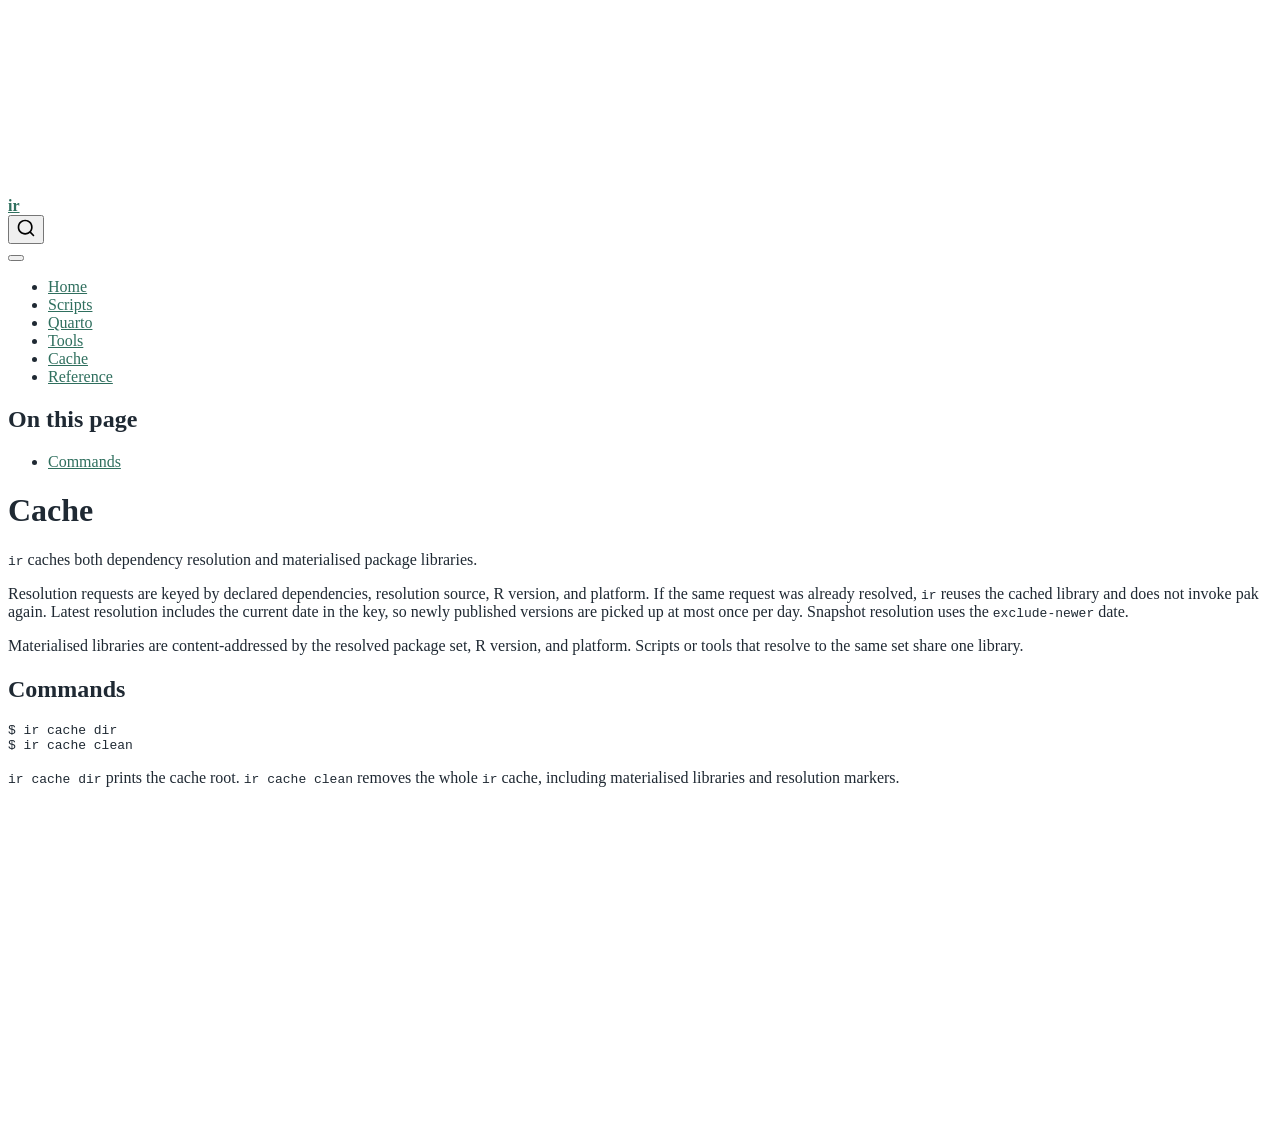
==== cache.html @ a9e68ef3 "Publish docs site" ====
<!DOCTYPE html>
<html xmlns="http://www.w3.org/1999/xhtml" lang="en" xml:lang="en"><head>

<meta charset="utf-8">
<meta name="generator" content="quarto-1.9.38">

<meta name="viewport" content="width=device-width, initial-scale=1.0, user-scalable=yes">


<title>Cache – ir</title>
<style>
/* Default styles provided by pandoc.
** See https://pandoc.org/MANUAL.html#variables-for-html for config info.
*/
code{white-space: pre-wrap;}
span.smallcaps{font-variant: small-caps;}
div.columns{display: flex; gap: min(4vw, 1.5em);}
div.column{flex: auto; overflow-x: auto;}
div.hanging-indent{margin-left: 1.5em; text-indent: -1.5em;}
ul.task-list{list-style: none;}
ul.task-list li input[type="checkbox"] {
  width: 0.8em;
  margin: 0 0.8em 0.2em -1em; /* quarto-specific, see https://github.com/quarto-dev/quarto-cli/issues/4556 */ 
  vertical-align: middle;
}
</style>


<script src="site_libs/quarto-nav/quarto-nav.js"></script>
<script src="site_libs/quarto-nav/headroom.min.js"></script>
<script src="site_libs/clipboard/clipboard.min.js"></script>
<script src="site_libs/quarto-search/autocomplete.umd.js"></script>
<script src="site_libs/quarto-search/fuse.min.js"></script>
<script src="site_libs/quarto-search/quarto-search.js"></script>
<meta name="quarto:offset" content="./">
<script src="site_libs/quarto-html/quarto.js" type="module"></script>
<script src="site_libs/quarto-html/tabsets/tabsets.js" type="module"></script>
<script src="site_libs/quarto-html/popper.min.js"></script>
<script src="site_libs/quarto-html/tippy.umd.min.js"></script>
<script src="site_libs/quarto-html/anchor.min.js"></script>
<link href="site_libs/quarto-html/tippy.css" rel="stylesheet">
<link href="site_libs/quarto-html/quarto-syntax-highlighting-15634bcf2e68342d4ad2dfa704d543f6.css" rel="stylesheet" id="quarto-text-highlighting-styles">
<script src="site_libs/bootstrap/bootstrap.min.js"></script>
<link href="site_libs/bootstrap/bootstrap-icons.css" rel="stylesheet">
<link href="site_libs/bootstrap/bootstrap-158031087360bce0ff56dc785ce39e06.min.css" rel="stylesheet" append-hash="true" id="quarto-bootstrap" data-mode="light">
<script id="quarto-search-options" type="application/json">{
  "location": "navbar",
  "copy-button": false,
  "collapse-after": 3,
  "panel-placement": "end",
  "type": "overlay",
  "limit": 50,
  "keyboard-shortcut": [
    "f",
    "/",
    "s"
  ],
  "show-item-context": false,
  "language": {
    "search-no-results-text": "No results",
    "search-matching-documents-text": "matching documents",
    "search-copy-link-title": "Copy link to search",
    "search-hide-matches-text": "Hide additional matches",
    "search-more-match-text": "more match in this document",
    "search-more-matches-text": "more matches in this document",
    "search-clear-button-title": "Clear",
    "search-text-placeholder": "",
    "search-detached-cancel-button-title": "Cancel",
    "search-submit-button-title": "Submit",
    "search-label": "Search"
  }
}</script>


<link rel="stylesheet" href="styles.css">
</head>

<body class="nav-fixed quarto-light">

<div id="quarto-search-results"></div>
  <header id="quarto-header" class="headroom fixed-top">
    <nav class="navbar navbar-expand-lg " data-bs-theme="dark">
      <div class="navbar-container container-fluid">
      <div class="navbar-brand-container mx-auto">
    <a class="navbar-brand" href="./index.html">
    <span class="navbar-title">ir</span>
    </a>
  </div>
            <div id="quarto-search" class="" title="Search"></div>
          <button class="navbar-toggler" type="button" data-bs-toggle="collapse" data-bs-target="#navbarCollapse" aria-controls="navbarCollapse" role="menu" aria-expanded="false" aria-label="Toggle navigation" onclick="if (window.quartoToggleHeadroom) { window.quartoToggleHeadroom(); }">
  <span class="navbar-toggler-icon"></span>
</button>
          <div class="collapse navbar-collapse" id="navbarCollapse">
            <ul class="navbar-nav navbar-nav-scroll me-auto">
  <li class="nav-item">
    <a class="nav-link" href="./index.html"> 
<span class="menu-text">Home</span></a>
  </li>  
  <li class="nav-item">
    <a class="nav-link" href="./run.html"> 
<span class="menu-text">Scripts</span></a>
  </li>  
  <li class="nav-item">
    <a class="nav-link" href="./quarto.html"> 
<span class="menu-text">Quarto</span></a>
  </li>  
  <li class="nav-item">
    <a class="nav-link" href="./tools.html"> 
<span class="menu-text">Tools</span></a>
  </li>  
  <li class="nav-item">
    <a class="nav-link active" href="./cache.html" aria-current="page"> 
<span class="menu-text">Cache</span></a>
  </li>  
  <li class="nav-item">
    <a class="nav-link" href="./reference.html"> 
<span class="menu-text">Reference</span></a>
  </li>  
</ul>
          </div> <!-- /navcollapse -->
            <div class="quarto-navbar-tools">
</div>
      </div> <!-- /container-fluid -->
    </nav>
</header>
<!-- content -->
<div id="quarto-content" class="quarto-container page-columns page-rows-contents page-layout-article page-navbar">
<!-- sidebar -->
<!-- margin-sidebar -->
    <div id="quarto-margin-sidebar" class="sidebar margin-sidebar">
        <nav id="TOC" role="doc-toc" class="toc-active">
    <h2 id="toc-title">On this page</h2>
   
  <ul>
  <li><a href="#commands" id="toc-commands" class="nav-link active" data-scroll-target="#commands">Commands</a></li>
  </ul>
</nav>
    </div>
<!-- main -->
<main class="content" id="quarto-document-content">

<header id="title-block-header" class="quarto-title-block default">
<div class="quarto-title">
<h1 class="title">Cache</h1>
</div>



<div class="quarto-title-meta">

    
  
    
  </div>
  


</header>


<p><code>ir</code> caches both dependency resolution and materialised package libraries.</p>
<p>Resolution requests are keyed by declared dependencies, resolution source, R version, and platform. If the same request was already resolved, <code>ir</code> reuses the cached library and does not invoke pak again. Latest resolution includes the current date in the key, so newly published versions are picked up at most once per day. Snapshot resolution uses the <code>exclude-newer</code> date.</p>
<p>Materialised libraries are content-addressed by the resolved package set, R version, and platform. Scripts or tools that resolve to the same set share one library.</p>
<section id="commands" class="level2">
<h2 class="anchored" data-anchor-id="commands">Commands</h2>
<pre class="console"><code>$ ir cache dir
$ ir cache clean</code></pre>
<p><code>ir cache dir</code> prints the cache root. <code>ir cache clean</code> removes the whole <code>ir</code> cache, including materialised libraries and resolution markers.</p>


</section>

</main> <!-- /main -->
<script id="quarto-html-after-body" type="application/javascript">
  window.document.addEventListener("DOMContentLoaded", function (event) {
    const icon = "";
    const anchorJS = new window.AnchorJS();
    anchorJS.options = {
      placement: 'right',
      icon: icon
    };
    anchorJS.add('.anchored');
    const isCodeAnnotation = (el) => {
      for (const clz of el.classList) {
        if (clz.startsWith('code-annotation-')) {                     
          return true;
        }
      }
      return false;
    }
    const onCopySuccess = function(e) {
      // button target
      const button = e.trigger;
      // don't keep focus
      button.blur();
      // flash "checked"
      button.classList.add('code-copy-button-checked');
      var currentTitle = button.getAttribute("title");
      button.setAttribute("title", "Copied!");
      let tooltip;
      if (window.bootstrap) {
        button.setAttribute("data-bs-toggle", "tooltip");
        button.setAttribute("data-bs-placement", "left");
        button.setAttribute("data-bs-title", "Copied!");
        tooltip = new bootstrap.Tooltip(button, 
          { trigger: "manual", 
            customClass: "code-copy-button-tooltip",
            offset: [0, -8]});
        tooltip.show();    
      }
      setTimeout(function() {
        if (tooltip) {
          tooltip.hide();
          button.removeAttribute("data-bs-title");
          button.removeAttribute("data-bs-toggle");
          button.removeAttribute("data-bs-placement");
        }
        button.setAttribute("title", currentTitle);
        button.classList.remove('code-copy-button-checked');
      }, 1000);
      // clear code selection
      e.clearSelection();
    }
    const getTextToCopy = function(trigger) {
      const outerScaffold = trigger.parentElement.cloneNode(true);
      const codeEl = outerScaffold.querySelector('code');
      for (const childEl of codeEl.children) {
        if (isCodeAnnotation(childEl)) {
          childEl.remove();
        }
      }
      return codeEl.innerText;
    }
    const clipboard = new window.ClipboardJS('.code-copy-button:not([data-in-quarto-modal])', {
      text: getTextToCopy
    });
    clipboard.on('success', onCopySuccess);
    if (window.document.getElementById('quarto-embedded-source-code-modal')) {
      const clipboardModal = new window.ClipboardJS('.code-copy-button[data-in-quarto-modal]', {
        text: getTextToCopy,
        container: window.document.getElementById('quarto-embedded-source-code-modal')
      });
      clipboardModal.on('success', onCopySuccess);
    }
      var localhostRegex = new RegExp(/^(?:http|https):\/\/localhost\:?[0-9]*\//);
      var mailtoRegex = new RegExp(/^mailto:/);
        var filterRegex = new RegExp('/' + window.location.host + '/');
      var isInternal = (href) => {
          return filterRegex.test(href) || localhostRegex.test(href) || mailtoRegex.test(href);
      }
      // Inspect non-navigation links and adorn them if external
     var links = window.document.querySelectorAll('a[href]:not(.nav-link):not(.navbar-brand):not(.toc-action):not(.sidebar-link):not(.sidebar-item-toggle):not(.pagination-link):not(.no-external):not([aria-hidden]):not(.dropdown-item):not(.quarto-navigation-tool):not(.about-link)');
      for (var i=0; i<links.length; i++) {
        const link = links[i];
        if (!isInternal(link.href)) {
          // undo the damage that might have been done by quarto-nav.js in the case of
          // links that we want to consider external
          if (link.dataset.originalHref !== undefined) {
            link.href = link.dataset.originalHref;
          }
        }
      }
    function tippyHover(el, contentFn, onTriggerFn, onUntriggerFn) {
      const config = {
        allowHTML: true,
        maxWidth: 500,
        delay: 100,
        arrow: false,
        appendTo: function(el) {
            return el.parentElement;
        },
        interactive: true,
        interactiveBorder: 10,
        theme: 'quarto',
        placement: 'bottom-start',
      };
      if (contentFn) {
        config.content = contentFn;
      }
      if (onTriggerFn) {
        config.onTrigger = onTriggerFn;
      }
      if (onUntriggerFn) {
        config.onUntrigger = onUntriggerFn;
      }
      window.tippy(el, config); 
    }
    const noterefs = window.document.querySelectorAll('a[role="doc-noteref"]');
    for (var i=0; i<noterefs.length; i++) {
      const ref = noterefs[i];
      tippyHover(ref, function() {
        // use id or data attribute instead here
        let href = ref.getAttribute('data-footnote-href') || ref.getAttribute('href');
        try { href = new URL(href).hash; } catch {}
        const id = href.replace(/^#\/?/, "");
        const note = window.document.getElementById(id);
        if (note) {
          return note.innerHTML;
        } else {
          return "";
        }
      });
    }
    const xrefs = window.document.querySelectorAll('a.quarto-xref');
    const processXRef = (id, note) => {
      // Strip column container classes
      const stripColumnClz = (el) => {
        el.classList.remove("page-full", "page-columns");
        if (el.children) {
          for (const child of el.children) {
            stripColumnClz(child);
          }
        }
      }
      stripColumnClz(note)
      if (id === null || id.startsWith('sec-')) {
        // Special case sections, only their first couple elements
        const container = document.createElement("div");
        if (note.children && note.children.length > 2) {
          container.appendChild(note.children[0].cloneNode(true));
          for (let i = 1; i < note.children.length; i++) {
            const child = note.children[i];
            if (child.tagName === "P" && child.innerText === "") {
              continue;
            } else {
              container.appendChild(child.cloneNode(true));
              break;
            }
          }
          if (window.Quarto?.typesetMath) {
            window.Quarto.typesetMath(container);
          }
          return container.innerHTML
        } else {
          if (window.Quarto?.typesetMath) {
            window.Quarto.typesetMath(note);
          }
          return note.innerHTML;
        }
      } else {
        // Remove any anchor links if they are present
        const anchorLink = note.querySelector('a.anchorjs-link');
        if (anchorLink) {
          anchorLink.remove();
        }
        if (window.Quarto?.typesetMath) {
          window.Quarto.typesetMath(note);
        }
        if (note.classList.contains("callout")) {
          return note.outerHTML;
        } else {
          return note.innerHTML;
        }
      }
    }
    for (var i=0; i<xrefs.length; i++) {
      const xref = xrefs[i];
      tippyHover(xref, undefined, function(instance) {
        instance.disable();
        let url = xref.getAttribute('href');
        let hash = undefined; 
        if (url.startsWith('#')) {
          hash = url;
        } else {
          try { hash = new URL(url).hash; } catch {}
        }
        if (hash) {
          const id = hash.replace(/^#\/?/, "");
          const note = window.document.getElementById(id);
          if (note !== null) {
            try {
              const html = processXRef(id, note.cloneNode(true));
              instance.setContent(html);
            } finally {
              instance.enable();
              instance.show();
            }
          } else {
            // See if we can fetch this
            fetch(url.split('#')[0])
            .then(res => res.text())
            .then(html => {
              const parser = new DOMParser();
              const htmlDoc = parser.parseFromString(html, "text/html");
              const note = htmlDoc.getElementById(id);
              if (note !== null) {
                const html = processXRef(id, note);
                instance.setContent(html);
              } 
            }).finally(() => {
              instance.enable();
              instance.show();
            });
          }
        } else {
          // See if we can fetch a full url (with no hash to target)
          // This is a special case and we should probably do some content thinning / targeting
          fetch(url)
          .then(res => res.text())
          .then(html => {
            const parser = new DOMParser();
            const htmlDoc = parser.parseFromString(html, "text/html");
            const note = htmlDoc.querySelector('main.content');
            if (note !== null) {
              // This should only happen for chapter cross references
              // (since there is no id in the URL)
              // remove the first header
              if (note.children.length > 0 && note.children[0].tagName === "HEADER") {
                note.children[0].remove();
              }
              const html = processXRef(null, note);
              instance.setContent(html);
            } 
          }).finally(() => {
            instance.enable();
            instance.show();
          });
        }
      }, function(instance) {
      });
    }
        let selectedAnnoteEl;
        const selectorForAnnotation = ( cell, annotation) => {
          let cellAttr = 'data-code-cell="' + cell + '"';
          let lineAttr = 'data-code-annotation="' +  annotation + '"';
          const selector = 'span[' + cellAttr + '][' + lineAttr + ']';
          return selector;
        }
        const selectCodeLines = (annoteEl) => {
          const doc = window.document;
          const targetCell = annoteEl.getAttribute("data-target-cell");
          const targetAnnotation = annoteEl.getAttribute("data-target-annotation");
          const annoteSpan = window.document.querySelector(selectorForAnnotation(targetCell, targetAnnotation));
          const lines = annoteSpan.getAttribute("data-code-lines").split(",");
          const lineIds = lines.map((line) => {
            return targetCell + "-" + line;
          })
          let top = null;
          let height = null;
          let parent = null;
          if (lineIds.length > 0) {
              //compute the position of the single el (top and bottom and make a div)
              const el = window.document.getElementById(lineIds[0]);
              top = el.offsetTop;
              height = el.offsetHeight;
              parent = el.parentElement.parentElement;
            if (lineIds.length > 1) {
              const lastEl = window.document.getElementById(lineIds[lineIds.length - 1]);
              const bottom = lastEl.offsetTop + lastEl.offsetHeight;
              height = bottom - top;
            }
            if (top !== null && height !== null && parent !== null) {
              // cook up a div (if necessary) and position it 
              let div = window.document.getElementById("code-annotation-line-highlight");
              if (div === null) {
                div = window.document.createElement("div");
                div.setAttribute("id", "code-annotation-line-highlight");
                div.style.position = 'absolute';
                parent.appendChild(div);
              }
              div.style.top = top - 2 + "px";
              div.style.height = height + 4 + "px";
              div.style.left = 0;
              let gutterDiv = window.document.getElementById("code-annotation-line-highlight-gutter");
              if (gutterDiv === null) {
                gutterDiv = window.document.createElement("div");
                gutterDiv.setAttribute("id", "code-annotation-line-highlight-gutter");
                gutterDiv.style.position = 'absolute';
                const codeCell = window.document.getElementById(targetCell);
                const gutter = codeCell.querySelector('.code-annotation-gutter');
                gutter.appendChild(gutterDiv);
              }
              gutterDiv.style.top = top - 2 + "px";
              gutterDiv.style.height = height + 4 + "px";
            }
            selectedAnnoteEl = annoteEl;
          }
        };
        const unselectCodeLines = () => {
          const elementsIds = ["code-annotation-line-highlight", "code-annotation-line-highlight-gutter"];
          elementsIds.forEach((elId) => {
            const div = window.document.getElementById(elId);
            if (div) {
              div.remove();
            }
          });
          selectedAnnoteEl = undefined;
        };
          // Handle positioning of the toggle
      window.addEventListener(
        "resize",
        throttle(() => {
          elRect = undefined;
          if (selectedAnnoteEl) {
            selectCodeLines(selectedAnnoteEl);
          }
        }, 10)
      );
      function throttle(fn, ms) {
      let throttle = false;
      let timer;
        return (...args) => {
          if(!throttle) { // first call gets through
              fn.apply(this, args);
              throttle = true;
          } else { // all the others get throttled
              if(timer) clearTimeout(timer); // cancel #2
              timer = setTimeout(() => {
                fn.apply(this, args);
                timer = throttle = false;
              }, ms);
          }
        };
      }
        // Attach click handler to the DT
        const annoteDls = window.document.querySelectorAll('dt[data-target-cell]');
        for (const annoteDlNode of annoteDls) {
          annoteDlNode.addEventListener('click', (event) => {
            const clickedEl = event.target;
            if (clickedEl !== selectedAnnoteEl) {
              unselectCodeLines();
              const activeEl = window.document.querySelector('dt[data-target-cell].code-annotation-active');
              if (activeEl) {
                activeEl.classList.remove('code-annotation-active');
              }
              selectCodeLines(clickedEl);
              clickedEl.classList.add('code-annotation-active');
            } else {
              // Unselect the line
              unselectCodeLines();
              clickedEl.classList.remove('code-annotation-active');
            }
          });
        }
    const findCites = (el) => {
      const parentEl = el.parentElement;
      if (parentEl) {
        const cites = parentEl.dataset.cites;
        if (cites) {
          return {
            el,
            cites: cites.split(' ')
          };
        } else {
          return findCites(el.parentElement)
        }
      } else {
        return undefined;
      }
    };
    var bibliorefs = window.document.querySelectorAll('a[role="doc-biblioref"]');
    for (var i=0; i<bibliorefs.length; i++) {
      const ref = bibliorefs[i];
      const citeInfo = findCites(ref);
      if (citeInfo) {
        tippyHover(citeInfo.el, function() {
          var popup = window.document.createElement('div');
          citeInfo.cites.forEach(function(cite) {
            var citeDiv = window.document.createElement('div');
            citeDiv.classList.add('hanging-indent');
            citeDiv.classList.add('csl-entry');
            var biblioDiv = window.document.getElementById('ref-' + cite);
            if (biblioDiv) {
              citeDiv.innerHTML = biblioDiv.innerHTML;
            }
            popup.appendChild(citeDiv);
          });
          return popup.innerHTML;
        });
      }
    }
  });
  </script>
</div> <!-- /content -->




</body></html>
---- site_libs/quarto-html/tippy.css ----
.tippy-box[data-animation=fade][data-state=hidden]{opacity:0}[data-tippy-root]{max-width:calc(100vw - 10px)}.tippy-box{position:relative;background-color:#333;color:#fff;border-radius:4px;font-size:14px;line-height:1.4;white-space:normal;outline:0;transition-property:transform,visibility,opacity}.tippy-box[data-placement^=top]>.tippy-arrow{bottom:0}.tippy-box[data-placement^=top]>.tippy-arrow:before{bottom:-7px;left:0;border-width:8px 8px 0;border-top-color:initial;transform-origin:center top}.tippy-box[data-placement^=bottom]>.tippy-arrow{top:0}.tippy-box[data-placement^=bottom]>.tippy-arrow:before{top:-7px;left:0;border-width:0 8px 8px;border-bottom-color:initial;transform-origin:center bottom}.tippy-box[data-placement^=left]>.tippy-arrow{right:0}.tippy-box[data-placement^=left]>.tippy-arrow:before{border-width:8px 0 8px 8px;border-left-color:initial;right:-7px;transform-origin:center left}.tippy-box[data-placement^=right]>.tippy-arrow{left:0}.tippy-box[data-placement^=right]>.tippy-arrow:before{left:-7px;border-width:8px 8px 8px 0;border-right-color:initial;transform-origin:center right}.tippy-box[data-inertia][data-state=visible]{transition-timing-function:cubic-bezier(.54,1.5,.38,1.11)}.tippy-arrow{width:16px;height:16px;color:#333}.tippy-arrow:before{content:"";position:absolute;border-color:transparent;border-style:solid}.tippy-content{position:relative;padding:5px 9px;z-index:1}
---- site_libs/quarto-html/quarto-syntax-highlighting-15634bcf2e68342d4ad2dfa704d543f6.css ----
/* quarto syntax highlight colors */
:root {
  --quarto-hl-ot-color: #003B4F;
  --quarto-hl-at-color: #657422;
  --quarto-hl-ss-color: #20794D;
  --quarto-hl-an-color: #5E5E5E;
  --quarto-hl-fu-color: #4758AB;
  --quarto-hl-st-color: #20794D;
  --quarto-hl-cf-color: #003B4F;
  --quarto-hl-op-color: #5E5E5E;
  --quarto-hl-er-color: #AD0000;
  --quarto-hl-bn-color: #AD0000;
  --quarto-hl-al-color: #AD0000;
  --quarto-hl-va-color: #111111;
  --quarto-hl-bu-color: inherit;
  --quarto-hl-ex-color: inherit;
  --quarto-hl-pp-color: #AD0000;
  --quarto-hl-in-color: #5E5E5E;
  --quarto-hl-vs-color: #20794D;
  --quarto-hl-wa-color: #5E5E5E;
  --quarto-hl-do-color: #5E5E5E;
  --quarto-hl-im-color: #00769E;
  --quarto-hl-ch-color: #20794D;
  --quarto-hl-dt-color: #AD0000;
  --quarto-hl-fl-color: #AD0000;
  --quarto-hl-co-color: #5E5E5E;
  --quarto-hl-cv-color: #5E5E5E;
  --quarto-hl-cn-color: #8f5902;
  --quarto-hl-sc-color: #5E5E5E;
  --quarto-hl-dv-color: #AD0000;
  --quarto-hl-kw-color: #003B4F;
}

/* other quarto variables */
:root {
  --quarto-font-monospace: SFMono-Regular, Menlo, Monaco, Consolas, "Liberation Mono", "Courier New", monospace;
}

/* syntax highlight based on Pandoc's rules */
pre > code.sourceCode > span {
  color: #003B4F;
}

code.sourceCode > span {
  color: #003B4F;
}

div.sourceCode,
div.sourceCode pre.sourceCode {
  color: #003B4F;
}

/* Normal */
code span {
  color: #003B4F;
}

/* Alert */
code span.al {
  color: #AD0000;
  font-style: inherit;
}

/* Annotation */
code span.an {
  color: #5E5E5E;
  font-style: inherit;
}

/* Attribute */
code span.at {
  color: #657422;
  font-style: inherit;
}

/* BaseN */
code span.bn {
  color: #AD0000;
  font-style: inherit;
}

/* BuiltIn */
code span.bu {
  font-style: inherit;
}

/* ControlFlow */
code span.cf {
  color: #003B4F;
  font-weight: bold;
  font-style: inherit;
}

/* Char */
code span.ch {
  color: #20794D;
  font-style: inherit;
}

/* Constant */
code span.cn {
  color: #8f5902;
  font-style: inherit;
}

/* Comment */
code span.co {
  color: #5E5E5E;
  font-style: inherit;
}

/* CommentVar */
code span.cv {
  color: #5E5E5E;
  font-style: italic;
}

/* Documentation */
code span.do {
  color: #5E5E5E;
  font-style: italic;
}

/* DataType */
code span.dt {
  color: #AD0000;
  font-style: inherit;
}

/* DecVal */
code span.dv {
  color: #AD0000;
  font-style: inherit;
}

/* Error */
code span.er {
  color: #AD0000;
  font-style: inherit;
}

/* Extension */
code span.ex {
  font-style: inherit;
}

/* Float */
code span.fl {
  color: #AD0000;
  font-style: inherit;
}

/* Function */
code span.fu {
  color: #4758AB;
  font-style: inherit;
}

/* Import */
code span.im {
  color: #00769E;
  font-style: inherit;
}

/* Information */
code span.in {
  color: #5E5E5E;
  font-style: inherit;
}

/* Keyword */
code span.kw {
  color: #003B4F;
  font-weight: bold;
  font-style: inherit;
}

/* Operator */
code span.op {
  color: #5E5E5E;
  font-style: inherit;
}

/* Other */
code span.ot {
  color: #003B4F;
  font-style: inherit;
}

/* Preprocessor */
code span.pp {
  color: #AD0000;
  font-style: inherit;
}

/* SpecialChar */
code span.sc {
  color: #5E5E5E;
  font-style: inherit;
}

/* SpecialString */
code span.ss {
  color: #20794D;
  font-style: inherit;
}

/* String */
code span.st {
  color: #20794D;
  font-style: inherit;
}

/* Variable */
code span.va {
  color: #111111;
  font-style: inherit;
}

/* VerbatimString */
code span.vs {
  color: #20794D;
  font-style: inherit;
}

/* Warning */
code span.wa {
  color: #5E5E5E;
  font-style: italic;
}

.prevent-inlining {
  content: "</";
}

/*# sourceMappingURL=f23921c56f73e400b49028c9186a1aa0.css.map */
---- styles.css ----
:root {
  --ir-accent: #2f6f5e;
  --ir-ink: #1f2933;
  --ir-muted: #52616b;
  --ir-panel: #f6f8f7;
}

body {
  color: var(--ir-ink);
}

a {
  color: var(--ir-accent);
}

.navbar-title {
  font-weight: 700;
}

.quarto-title-block .subtitle {
  color: var(--ir-muted);
  font-size: 1.15rem;
  max-width: 48rem;
}

pre {
  border-radius: 6px;
}

code {
  color: inherit;
}

.callout {
  border-radius: 6px;
}
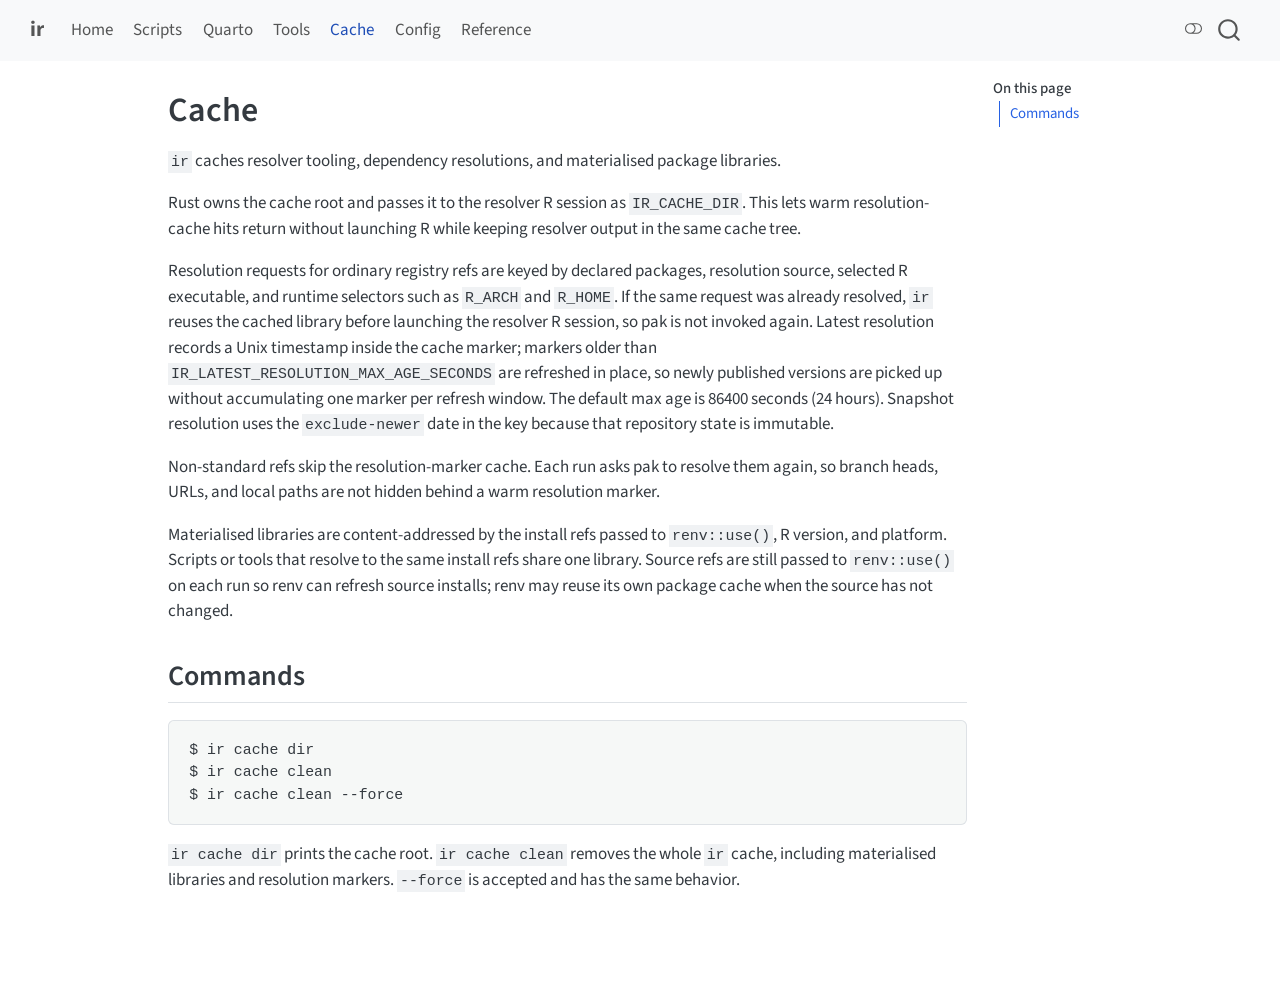
==== commit a0369f4c: "Built site for gh-pages" ====
--- a/cache.html
+++ b/cache.html
@@ -39,10 +39,14 @@
 <script src="site_libs/quarto-html/tippy.umd.min.js"></script>
 <script src="site_libs/quarto-html/anchor.min.js"></script>
 <link href="site_libs/quarto-html/tippy.css" rel="stylesheet">
-<link href="site_libs/quarto-html/quarto-syntax-highlighting-15634bcf2e68342d4ad2dfa704d543f6.css" rel="stylesheet" id="quarto-text-highlighting-styles">
+<link href="site_libs/quarto-html/quarto-syntax-highlighting-15634bcf2e68342d4ad2dfa704d543f6.css" rel="stylesheet" class="quarto-color-scheme" id="quarto-text-highlighting-styles">
+<link href="site_libs/quarto-html/quarto-syntax-highlighting-dark-0a6b7249c26820e032cb0bd839ff02b1.css" rel="stylesheet" class="quarto-color-scheme quarto-color-alternate" id="quarto-text-highlighting-styles">
+<link href="site_libs/quarto-html/quarto-syntax-highlighting-15634bcf2e68342d4ad2dfa704d543f6.css" rel="stylesheet" class="quarto-color-scheme-extra" id="quarto-text-highlighting-styles">
 <script src="site_libs/bootstrap/bootstrap.min.js"></script>
 <link href="site_libs/bootstrap/bootstrap-icons.css" rel="stylesheet">
-<link href="site_libs/bootstrap/bootstrap-158031087360bce0ff56dc785ce39e06.min.css" rel="stylesheet" append-hash="true" id="quarto-bootstrap" data-mode="light">
+<link href="site_libs/bootstrap/bootstrap-f4dda05aca053c49d473672dfd2972fa.min.css" rel="stylesheet" append-hash="true" class="quarto-color-scheme" id="quarto-bootstrap" data-mode="light">
+<link href="site_libs/bootstrap/bootstrap-dark-9aa68caa1778ee5759e263c3b2f4abf3.min.css" rel="stylesheet" append-hash="true" class="quarto-color-scheme quarto-color-alternate" id="quarto-bootstrap" data-mode="dark">
+<link href="site_libs/bootstrap/bootstrap-f4dda05aca053c49d473672dfd2972fa.min.css" rel="stylesheet" append-hash="true" class="quarto-color-scheme-extra" id="quarto-bootstrap" data-mode="light">
 <script id="quarto-search-options" type="application/json">{
   "location": "navbar",
   "copy-button": false,
@@ -75,7 +79,169 @@
 <link rel="stylesheet" href="styles.css">
 </head>
 
-<body class="nav-fixed quarto-light">
+<body class="nav-fixed quarto-light"><script id="quarto-html-before-body" type="application/javascript">
+    const toggleBodyColorMode = (bsSheetEl) => {
+      const mode = bsSheetEl.getAttribute("data-mode");
+      const bodyEl = window.document.querySelector("body");
+      if (mode === "dark") {
+        bodyEl.classList.add("quarto-dark");
+        bodyEl.classList.remove("quarto-light");
+      } else {
+        bodyEl.classList.add("quarto-light");
+        bodyEl.classList.remove("quarto-dark");
+      }
+    }
+    const toggleBodyColorPrimary = () => {
+      const bsSheetEl = window.document.querySelector("link#quarto-bootstrap:not([rel=disabled-stylesheet])");
+      if (bsSheetEl) {
+        toggleBodyColorMode(bsSheetEl);
+      }
+    }
+    const setColorSchemeToggle = (alternate) => {
+      const toggles = window.document.querySelectorAll('.quarto-color-scheme-toggle');
+      for (let i=0; i < toggles.length; i++) {
+        const toggle = toggles[i];
+        if (toggle) {
+          if (alternate) {
+            toggle.classList.add("alternate");
+          } else {
+            toggle.classList.remove("alternate");
+          }
+        }
+      }
+    };
+    const toggleColorMode = (alternate) => {
+      // Switch the stylesheets
+      const primaryStylesheets = window.document.querySelectorAll('link.quarto-color-scheme:not(.quarto-color-alternate)');
+      const alternateStylesheets = window.document.querySelectorAll('link.quarto-color-scheme.quarto-color-alternate');
+      manageTransitions('#quarto-margin-sidebar .nav-link', false);
+      if (alternate) {
+        // note: dark is layered on light, we don't disable primary!
+        enableStylesheet(alternateStylesheets);
+        for (const sheetNode of alternateStylesheets) {
+          if (sheetNode.id === "quarto-bootstrap") {
+            toggleBodyColorMode(sheetNode);
+          }
+        }
+      } else {
+        disableStylesheet(alternateStylesheets);
+        enableStylesheet(primaryStylesheets)
+        toggleBodyColorPrimary();
+      }
+      manageTransitions('#quarto-margin-sidebar .nav-link', true);
+      // Switch the toggles
+      setColorSchemeToggle(alternate)
+      // Hack to workaround the fact that safari doesn't
+      // properly recolor the scrollbar when toggling (#1455)
+      if (navigator.userAgent.indexOf('Safari') > 0 && navigator.userAgent.indexOf('Chrome') == -1) {
+        manageTransitions("body", false);
+        window.scrollTo(0, 1);
+        setTimeout(() => {
+          window.scrollTo(0, 0);
+          manageTransitions("body", true);
+        }, 40);
+      }
+    }
+    const disableStylesheet = (stylesheets) => {
+      for (let i=0; i < stylesheets.length; i++) {
+        const stylesheet = stylesheets[i];
+        stylesheet.rel = 'disabled-stylesheet';
+      }
+    }
+    const enableStylesheet = (stylesheets) => {
+      for (let i=0; i < stylesheets.length; i++) {
+        const stylesheet = stylesheets[i];
+        if(stylesheet.rel !== 'stylesheet') { // for Chrome, which will still FOUC without this check
+          stylesheet.rel = 'stylesheet';
+        }
+      }
+    }
+    const manageTransitions = (selector, allowTransitions) => {
+      const els = window.document.querySelectorAll(selector);
+      for (let i=0; i < els.length; i++) {
+        const el = els[i];
+        if (allowTransitions) {
+          el.classList.remove('notransition');
+        } else {
+          el.classList.add('notransition');
+        }
+      }
+    }
+    const isFileUrl = () => {
+      return window.location.protocol === 'file:';
+    }
+    const hasAlternateSentinel = () => {
+      let styleSentinel = getColorSchemeSentinel();
+      if (styleSentinel !== null) {
+        return styleSentinel === "alternate";
+      } else {
+        return false;
+      }
+    }
+    const setStyleSentinel = (alternate) => {
+      const value = alternate ? "alternate" : "default";
+      if (!isFileUrl()) {
+        window.localStorage.setItem("quarto-color-scheme", value);
+      } else {
+        localAlternateSentinel = value;
+      }
+    }
+    const getColorSchemeSentinel = () => {
+      if (!isFileUrl()) {
+        const storageValue = window.localStorage.getItem("quarto-color-scheme");
+        return storageValue != null ? storageValue : localAlternateSentinel;
+      } else {
+        return localAlternateSentinel;
+      }
+    }
+    const toggleGiscusIfUsed = (isAlternate, darkModeDefault) => {
+      const baseTheme = document.querySelector('#giscus-base-theme')?.value ?? 'light';
+      const alternateTheme = document.querySelector('#giscus-alt-theme')?.value ?? 'dark';
+      let newTheme = '';
+      if(authorPrefersDark) {
+        newTheme = isAlternate ? baseTheme : alternateTheme;
+      } else {
+        newTheme = isAlternate ? alternateTheme : baseTheme;
+      }
+      const changeGiscusTheme = () => {
+        // From: https://github.com/giscus/giscus/issues/336
+        const sendMessage = (message) => {
+          const iframe = document.querySelector('iframe.giscus-frame');
+          if (!iframe) return;
+          iframe.contentWindow.postMessage({ giscus: message }, 'https://giscus.app');
+        }
+        sendMessage({
+          setConfig: {
+            theme: newTheme
+          }
+        });
+      }
+      const isGiscussLoaded = window.document.querySelector('iframe.giscus-frame') !== null;
+      if (isGiscussLoaded) {
+        changeGiscusTheme();
+      }
+    };
+    const authorPrefersDark = false;
+    const darkModeDefault = authorPrefersDark;
+      document.querySelector('link#quarto-text-highlighting-styles.quarto-color-scheme-extra').rel = 'disabled-stylesheet';
+      document.querySelector('link#quarto-bootstrap.quarto-color-scheme-extra').rel = 'disabled-stylesheet';
+    let localAlternateSentinel = darkModeDefault ? 'alternate' : 'default';
+    // Dark / light mode switch
+    window.quartoToggleColorScheme = () => {
+      // Read the current dark / light value
+      let toAlternate = !hasAlternateSentinel();
+      toggleColorMode(toAlternate);
+      setStyleSentinel(toAlternate);
+      toggleGiscusIfUsed(toAlternate, darkModeDefault);
+      window.dispatchEvent(new Event('resize'));
+    };
+    // Switch to dark mode if need be
+    if (hasAlternateSentinel()) {
+      toggleColorMode(true);
+    } else {
+      toggleColorMode(false);
+    }
+  </script>
 
 <div id="quarto-search-results"></div>
   <header id="quarto-header" class="headroom fixed-top">
@@ -113,12 +279,17 @@
 <span class="menu-text">Cache</span></a>
   </li>  
   <li class="nav-item">
+    <a class="nav-link" href="./config.html"> 
+<span class="menu-text">Config</span></a>
+  </li>  
+  <li class="nav-item">
     <a class="nav-link" href="./reference.html"> 
 <span class="menu-text">Reference</span></a>
   </li>  
 </ul>
           </div> <!-- /navcollapse -->
             <div class="quarto-navbar-tools">
+  <a href="" class="quarto-color-scheme-toggle quarto-navigation-tool  px-1" onclick="window.quartoToggleColorScheme(); return false;" title="Toggle dark mode"><i class="bi"></i></a>
 </div>
       </div> <!-- /container-fluid -->
     </nav>
@@ -139,6 +310,7 @@
 <!-- main -->
 <main class="content" id="quarto-document-content">
 
+
 <header id="title-block-header" class="quarto-title-block default">
 <div class="quarto-title">
 <h1 class="title">Cache</h1>
@@ -158,14 +330,17 @@
 </header>
 
 
-<p><code>ir</code> caches both dependency resolution and materialised package libraries.</p>
-<p>Resolution requests are keyed by declared dependencies, resolution source, R version, and platform. If the same request was already resolved, <code>ir</code> reuses the cached library and does not invoke pak again. Latest resolution includes the current date in the key, so newly published versions are picked up at most once per day. Snapshot resolution uses the <code>exclude-newer</code> date.</p>
-<p>Materialised libraries are content-addressed by the resolved package set, R version, and platform. Scripts or tools that resolve to the same set share one library.</p>
+<p><code>ir</code> caches resolver tooling, dependency resolutions, and materialised package libraries.</p>
+<p>Rust owns the cache root and passes it to the resolver R session as <code>IR_CACHE_DIR</code>. This lets warm resolution-cache hits return without launching R while keeping resolver output in the same cache tree.</p>
+<p>Resolution requests for ordinary registry refs are keyed by declared packages, resolution source, selected R executable, and runtime selectors such as <code>R_ARCH</code> and <code>R_HOME</code>. If the same request was already resolved, <code>ir</code> reuses the cached library before launching the resolver R session, so pak is not invoked again. Latest resolution records a Unix timestamp inside the cache marker; markers older than <code>IR_LATEST_RESOLUTION_MAX_AGE_SECONDS</code> are refreshed in place, so newly published versions are picked up without accumulating one marker per refresh window. The default max age is 86400 seconds (24 hours). Snapshot resolution uses the <code>exclude-newer</code> date in the key because that repository state is immutable.</p>
+<p>Non-standard refs skip the resolution-marker cache. Each run asks pak to resolve them again, so branch heads, URLs, and local paths are not hidden behind a warm resolution marker.</p>
+<p>Materialised libraries are content-addressed by the install refs passed to <code>renv::use()</code>, R version, and platform. Scripts or tools that resolve to the same install refs share one library. Source refs are still passed to <code>renv::use()</code> on each run so renv can refresh source installs; renv may reuse its own package cache when the source has not changed.</p>
 <section id="commands" class="level2">
 <h2 class="anchored" data-anchor-id="commands">Commands</h2>
 <pre class="console"><code>$ ir cache dir
-$ ir cache clean</code></pre>
-<p><code>ir cache dir</code> prints the cache root. <code>ir cache clean</code> removes the whole <code>ir</code> cache, including materialised libraries and resolution markers.</p>
+$ ir cache clean
+$ ir cache clean --force</code></pre>
+<p><code>ir cache dir</code> prints the cache root. <code>ir cache clean</code> removes the whole <code>ir</code> cache, including materialised libraries and resolution markers. <code>--force</code> is accepted and has the same behavior.</p>
 
 
 </section>
@@ -173,6 +348,19 @@
 </main> <!-- /main -->
 <script id="quarto-html-after-body" type="application/javascript">
   window.document.addEventListener("DOMContentLoaded", function (event) {
+    // Ensure there is a toggle, if there isn't float one in the top right
+    if (window.document.querySelector('.quarto-color-scheme-toggle') === null) {
+      const a = window.document.createElement('a');
+      a.classList.add('top-right');
+      a.classList.add('quarto-color-scheme-toggle');
+      a.href = "";
+      a.onclick = function() { try { window.quartoToggleColorScheme(); } catch {} return false; };
+      const i = window.document.createElement("i");
+      i.classList.add('bi');
+      a.appendChild(i);
+      window.document.body.appendChild(a);
+    }
+    setColorSchemeToggle(hasAlternateSentinel())
     const icon = "";
     const anchorJS = new window.AnchorJS();
     anchorJS.options = {
@@ -244,7 +432,7 @@
     }
       var localhostRegex = new RegExp(/^(?:http|https):\/\/localhost\:?[0-9]*\//);
       var mailtoRegex = new RegExp(/^mailto:/);
-        var filterRegex = new RegExp('/' + window.location.host + '/');
+        var filterRegex = new RegExp("https:\/\/t-kalinowski\.github\.io\/ir\/");
       var isInternal = (href) => {
           return filterRegex.test(href) || localhostRegex.test(href) || mailtoRegex.test(href);
       }
--- a/site_libs/quarto-html/quarto-syntax-highlighting-dark-0a6b7249c26820e032cb0bd839ff02b1.css
+++ b/site_libs/quarto-html/quarto-syntax-highlighting-dark-0a6b7249c26820e032cb0bd839ff02b1.css
@@ -0,0 +1,219 @@
+/* quarto syntax highlight colors */
+:root {
+  --quarto-hl-al-color: #f07178;
+  --quarto-hl-an-color: #d4d0ab;
+  --quarto-hl-at-color: #00e0e0;
+  --quarto-hl-bn-color: #d4d0ab;
+  --quarto-hl-bu-color: #abe338;
+  --quarto-hl-ch-color: #abe338;
+  --quarto-hl-co-color: #f8f8f2;
+  --quarto-hl-cv-color: #ffd700;
+  --quarto-hl-cn-color: #ffd700;
+  --quarto-hl-cf-color: #ffa07a;
+  --quarto-hl-dt-color: #ffa07a;
+  --quarto-hl-dv-color: #d4d0ab;
+  --quarto-hl-do-color: #f8f8f2;
+  --quarto-hl-er-color: #f07178;
+  --quarto-hl-ex-color: #00e0e0;
+  --quarto-hl-fl-color: #d4d0ab;
+  --quarto-hl-fu-color: #ffa07a;
+  --quarto-hl-im-color: #abe338;
+  --quarto-hl-in-color: #d4d0ab;
+  --quarto-hl-kw-color: #ffa07a;
+  --quarto-hl-op-color: #ffa07a;
+  --quarto-hl-ot-color: #00e0e0;
+  --quarto-hl-pp-color: #dcc6e0;
+  --quarto-hl-re-color: #00e0e0;
+  --quarto-hl-sc-color: #abe338;
+  --quarto-hl-ss-color: #abe338;
+  --quarto-hl-st-color: #abe338;
+  --quarto-hl-va-color: #00e0e0;
+  --quarto-hl-vs-color: #abe338;
+  --quarto-hl-wa-color: #dcc6e0;
+}
+
+/* other quarto variables */
+:root {
+  --quarto-font-monospace: SFMono-Regular, Menlo, Monaco, Consolas, "Liberation Mono", "Courier New", monospace;
+}
+
+/* syntax highlight based on Pandoc's rules */
+pre > code.sourceCode > span {
+  color: #f8f8f2;
+}
+
+code.sourceCode > span {
+  color: #f8f8f2;
+}
+
+div.sourceCode,
+div.sourceCode pre.sourceCode {
+  color: #f8f8f2;
+}
+
+/* Normal */
+code span {
+  color: #f8f8f2;
+}
+
+/* Alert */
+code span.al {
+  color: #f07178;
+}
+
+/* Annotation */
+code span.an {
+  color: #d4d0ab;
+}
+
+/* Attribute */
+code span.at {
+  color: #00e0e0;
+}
+
+/* BaseN */
+code span.bn {
+  color: #d4d0ab;
+}
+
+/* BuiltIn */
+code span.bu {
+  color: #abe338;
+}
+
+/* ControlFlow */
+code span.cf {
+  font-weight: bold;
+  color: #ffa07a;
+}
+
+/* Char */
+code span.ch {
+  color: #abe338;
+}
+
+/* Constant */
+code span.cn {
+  color: #ffd700;
+}
+
+/* Comment */
+code span.co {
+  font-style: italic;
+  color: #f8f8f2;
+}
+
+/* CommentVar */
+code span.cv {
+  color: #ffd700;
+}
+
+/* Documentation */
+code span.do {
+  color: #f8f8f2;
+}
+
+/* DataType */
+code span.dt {
+  color: #ffa07a;
+}
+
+/* DecVal */
+code span.dv {
+  color: #d4d0ab;
+}
+
+/* Error */
+code span.er {
+  color: #f07178;
+  text-decoration: underline;
+}
+
+/* Extension */
+code span.ex {
+  font-weight: bold;
+  color: #00e0e0;
+}
+
+/* Float */
+code span.fl {
+  color: #d4d0ab;
+}
+
+/* Function */
+code span.fu {
+  color: #ffa07a;
+}
+
+/* Import */
+code span.im {
+  color: #abe338;
+}
+
+/* Information */
+code span.in {
+  color: #d4d0ab;
+}
+
+/* Keyword */
+code span.kw {
+  font-weight: bold;
+  color: #ffa07a;
+}
+
+/* Operator */
+code span.op {
+  color: #ffa07a;
+}
+
+/* Other */
+code span.ot {
+  color: #00e0e0;
+}
+
+/* Preprocessor */
+code span.pp {
+  color: #dcc6e0;
+}
+
+/* RegionMarker */
+code span.re {
+  background-color: #f8f8f2;
+  color: #00e0e0;
+}
+
+/* SpecialChar */
+code span.sc {
+  color: #abe338;
+}
+
+/* SpecialString */
+code span.ss {
+  color: #abe338;
+}
+
+/* String */
+code span.st {
+  color: #abe338;
+}
+
+/* Variable */
+code span.va {
+  color: #00e0e0;
+}
+
+/* VerbatimString */
+code span.vs {
+  color: #abe338;
+}
+
+/* Warning */
+code span.wa {
+  color: #dcc6e0;
+}
+
+.prevent-inlining {
+  content: "</";
+}
+
+/*# sourceMappingURL=175367c052bafc98bd680af3479823f0.css.map */
--- a/styles.css
+++ b/styles.css
@@ -1,20 +1,32 @@
 :root {
-  --ir-accent: #2f6f5e;
-  --ir-ink: #1f2933;
   --ir-muted: #52616b;
   --ir-panel: #f6f8f7;
+  --ir-help-panel: #f5f8f7;
+  --ir-help-border: #d5dfdc;
+  --ir-ansi-green: #007f3b;
+  --ir-ansi-blue: #2f49a3;
+  --ir-ansi-yellow: #7c5f00;
+  --ir-ansi-gray: #52616b;
 }
 
-body {
-  color: var(--ir-ink);
-}
-
-a {
-  color: var(--ir-accent);
+body.quarto-dark {
+  --ir-muted: #aeb8be;
+  --ir-panel: #172026;
+  --ir-help-panel: #131c22;
+  --ir-help-border: #33424a;
+  --ir-ansi-green: #5fe084;
+  --ir-ansi-blue: #9eb6ff;
+  --ir-ansi-yellow: #ecd46b;
+  --ir-ansi-gray: #aeb8be;
 }
 
 .navbar-title {
   font-weight: 700;
+}
+
+body.quarto-dark .navbar {
+  background-color: #111a20;
+  box-shadow: inset 0 -1px 0 var(--bs-border-color);
 }
 
 .quarto-title-block .subtitle {
@@ -27,6 +39,49 @@
   border-radius: 6px;
 }
 
+pre.console,
+pre.ir-cli-help {
+  box-shadow: inset 0 0 0 1px var(--bs-border-color);
+  color: var(--bs-body-color);
+  padding: 1rem;
+}
+
+pre.console {
+  background-color: var(--ir-panel);
+}
+
+pre.ir-cli-help {
+  background-color: var(--ir-help-panel);
+  border-color: var(--ir-help-border);
+  font-family:
+    ui-monospace, SFMono-Regular, Menlo, Monaco, Consolas, "Liberation Mono",
+    monospace;
+  font-weight: 500;
+}
+
+pre.ir-cli-help span[style*="#00BB00"] {
+  color: var(--ir-ansi-green) !important;
+}
+
+pre.ir-cli-help span[style*="#5555FF"],
+pre.ir-cli-help span[style*="#00BBBB"] {
+  color: var(--ir-ansi-blue) !important;
+}
+
+pre.ir-cli-help span[style*="#BBBB00"] {
+  color: var(--ir-ansi-yellow) !important;
+}
+
+pre.ir-cli-help span[style*="#555555"] {
+  color: var(--ir-ansi-gray) !important;
+}
+
+pre.console code,
+pre.ir-cli-help code {
+  background-color: transparent;
+  color: inherit;
+}
+
 code {
   color: inherit;
 }
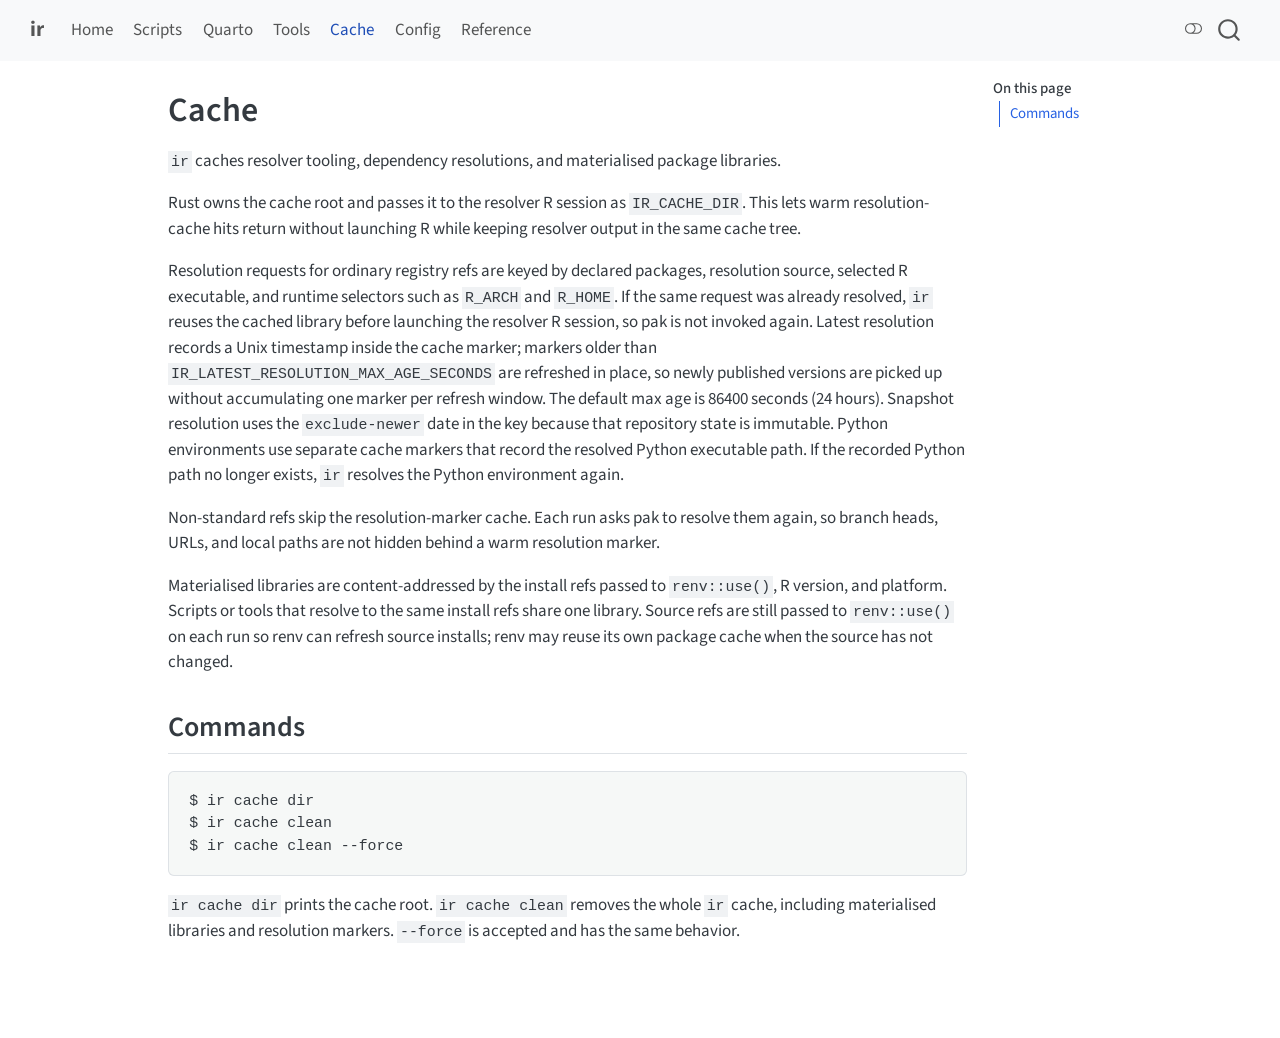
==== commit 070a65c9: "Built site for gh-pages" ====
--- a/cache.html
+++ b/cache.html
@@ -44,9 +44,9 @@
 <link href="site_libs/quarto-html/quarto-syntax-highlighting-15634bcf2e68342d4ad2dfa704d543f6.css" rel="stylesheet" class="quarto-color-scheme-extra" id="quarto-text-highlighting-styles">
 <script src="site_libs/bootstrap/bootstrap.min.js"></script>
 <link href="site_libs/bootstrap/bootstrap-icons.css" rel="stylesheet">
-<link href="site_libs/bootstrap/bootstrap-f4dda05aca053c49d473672dfd2972fa.min.css" rel="stylesheet" append-hash="true" class="quarto-color-scheme" id="quarto-bootstrap" data-mode="light">
-<link href="site_libs/bootstrap/bootstrap-dark-9aa68caa1778ee5759e263c3b2f4abf3.min.css" rel="stylesheet" append-hash="true" class="quarto-color-scheme quarto-color-alternate" id="quarto-bootstrap" data-mode="dark">
-<link href="site_libs/bootstrap/bootstrap-f4dda05aca053c49d473672dfd2972fa.min.css" rel="stylesheet" append-hash="true" class="quarto-color-scheme-extra" id="quarto-bootstrap" data-mode="light">
+<link href="site_libs/bootstrap/bootstrap-0134bf7ea20a951bf8969683a6dbdde6.min.css" rel="stylesheet" append-hash="true" class="quarto-color-scheme" id="quarto-bootstrap" data-mode="light">
+<link href="site_libs/bootstrap/bootstrap-dark-7fb2366ea9cfc589a5fa427510273c33.min.css" rel="stylesheet" append-hash="true" class="quarto-color-scheme quarto-color-alternate" id="quarto-bootstrap" data-mode="dark">
+<link href="site_libs/bootstrap/bootstrap-0134bf7ea20a951bf8969683a6dbdde6.min.css" rel="stylesheet" append-hash="true" class="quarto-color-scheme-extra" id="quarto-bootstrap" data-mode="light">
 <script id="quarto-search-options" type="application/json">{
   "location": "navbar",
   "copy-button": false,
@@ -332,7 +332,7 @@
 
 <p><code>ir</code> caches resolver tooling, dependency resolutions, and materialised package libraries.</p>
 <p>Rust owns the cache root and passes it to the resolver R session as <code>IR_CACHE_DIR</code>. This lets warm resolution-cache hits return without launching R while keeping resolver output in the same cache tree.</p>
-<p>Resolution requests for ordinary registry refs are keyed by declared packages, resolution source, selected R executable, and runtime selectors such as <code>R_ARCH</code> and <code>R_HOME</code>. If the same request was already resolved, <code>ir</code> reuses the cached library before launching the resolver R session, so pak is not invoked again. Latest resolution records a Unix timestamp inside the cache marker; markers older than <code>IR_LATEST_RESOLUTION_MAX_AGE_SECONDS</code> are refreshed in place, so newly published versions are picked up without accumulating one marker per refresh window. The default max age is 86400 seconds (24 hours). Snapshot resolution uses the <code>exclude-newer</code> date in the key because that repository state is immutable.</p>
+<p>Resolution requests for ordinary registry refs are keyed by declared packages, resolution source, selected R executable, and runtime selectors such as <code>R_ARCH</code> and <code>R_HOME</code>. If the same request was already resolved, <code>ir</code> reuses the cached library before launching the resolver R session, so pak is not invoked again. Latest resolution records a Unix timestamp inside the cache marker; markers older than <code>IR_LATEST_RESOLUTION_MAX_AGE_SECONDS</code> are refreshed in place, so newly published versions are picked up without accumulating one marker per refresh window. The default max age is 86400 seconds (24 hours). Snapshot resolution uses the <code>exclude-newer</code> date in the key because that repository state is immutable. Python environments use separate cache markers that record the resolved Python executable path. If the recorded Python path no longer exists, <code>ir</code> resolves the Python environment again.</p>
 <p>Non-standard refs skip the resolution-marker cache. Each run asks pak to resolve them again, so branch heads, URLs, and local paths are not hidden behind a warm resolution marker.</p>
 <p>Materialised libraries are content-addressed by the install refs passed to <code>renv::use()</code>, R version, and platform. Scripts or tools that resolve to the same install refs share one library. Source refs are still passed to <code>renv::use()</code> on each run so renv can refresh source installs; renv may reuse its own package cache when the source has not changed.</p>
 <section id="commands" class="level2">
